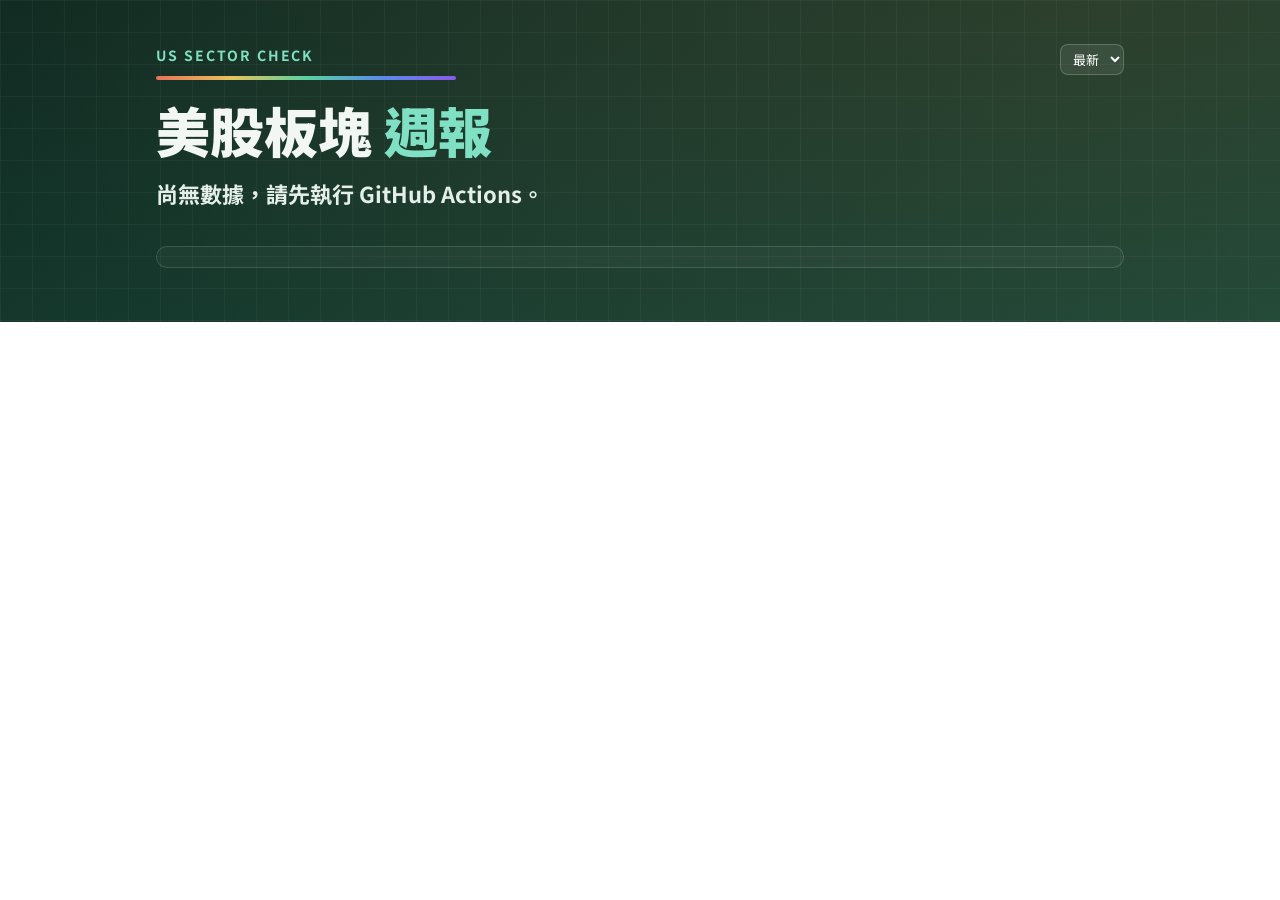
==== docs/index.html @ 744c6b8f "初版：美股板塊週四/週五分析網頁 Co-Authored-By: Claude Opus 5.5 <noreply@anthropic.com> Claude-Session: https://cla" ====
<!doctype html>
<html lang="zh-Hant">
<head>
<meta charset="utf-8">
<meta name="viewport" content="width=device-width, initial-scale=1">
<title>美股板塊週報</title>
<link rel="preconnect" href="https://fonts.googleapis.com">
<link href="https://fonts.googleapis.com/css2?family=Noto+Sans+TC:wght@400;500;700;900&display=swap" rel="stylesheet">
<style>
:root{
  --ink:#17231e; --ink2:#4b5a53; --ink3:#7c8a83; --line:#dfe6e2; --paper:#ffffff; --soft:#f3f7f5;
  --brand:#2f7d6b; --up:#d1453b; --up-soft:#f7d9d6; --dn:#1f8a4c; --dn-soft:#d5eedf; --flat:#8b9690;
  --warn:#e8a23a; --violet:#6a4fd1; --blue:#3a6fd8; --plain-bg:#fffaeb; --plain-line:#e6c66a; --plain-ink:#9a6b00;
  --hero1:#0f2a22; --hero2:#1d4a3a;
}
*{box-sizing:border-box}
html,body{margin:0;background:var(--paper);color:var(--ink);font-family:"Noto Sans TC",system-ui,-apple-system,"PingFang TC","Microsoft JhengHei",sans-serif;line-height:1.7;font-size:16px}
.wrap{max-width:1000px;margin:0 auto;padding:0 16px}
b{font-weight:700}
.num{font-variant-numeric:tabular-nums}
.up{color:var(--up)} .dn{color:var(--dn)} .flat{color:var(--flat)}
/* ---------- hero */
.hero{background:radial-gradient(1200px 500px at 85% 0%,#5a4a2a55,transparent),linear-gradient(160deg,var(--hero1),var(--hero2));color:#f2f7f4;padding:44px 0 36px;position:relative;overflow:hidden}
.hero:before{content:"";position:absolute;inset:0;background-image:linear-gradient(#ffffff0a 1px,transparent 1px),linear-gradient(90deg,#ffffff0a 1px,transparent 1px);background-size:32px 32px;pointer-events:none}
.hero .wrap{position:relative}
.eyebrow{letter-spacing:.14em;font-weight:700;color:#7fe0c4;font-size:14px}
.rainbow{height:4px;width:300px;max-width:60%;border-radius:2px;margin:8px 0 18px;background:linear-gradient(90deg,#e8735a,#e8c25a,#5ad1a0,#5a8ce8,#8a5ae8)}
h1{font-size:clamp(32px,6vw,54px);line-height:1.2;margin:0 0 12px;font-weight:900}
h1 .hl{color:#7fe0c4}
.sub{font-size:clamp(17px,2.4vw,22px);font-weight:700;margin:0 0 14px;color:#e5efe9}
.tags{display:flex;flex-wrap:wrap;gap:8px;margin-bottom:14px}
.tag{padding:3px 12px;border-radius:999px;font-size:14px;font-weight:700;color:#fff}
.intro{color:#d4e2db;max-width:880px}
.hero-chart{margin:20px 0 18px;border:1px solid #ffffff22;border-radius:14px;padding:14px 14px 6px;background:#ffffff08}
.hero-chart .cap{font-size:13px;color:#b9cbc2}
.kpis{display:grid;grid-template-columns:repeat(4,1fr);gap:12px}
.kpi{border-radius:14px;padding:16px 18px;color:#fff;min-height:150px}
.kpi .k{font-size:14px;opacity:.95}
.kpi .v{font-size:clamp(26px,4vw,36px);font-weight:900;margin:8px 0 4px;line-height:1.2}
.kpi .v small{font-size:.5em}
.kpi .d{font-size:13px;opacity:.95}
.picker{position:absolute;right:16px;top:0}
.picker select{background:#ffffff14;color:#fff;border:1px solid #ffffff33;border-radius:8px;padding:4px 8px;font:inherit;font-size:13px}
.picker option{color:#000}
/* ---------- body */
main{padding:24px 0 60px}
h2{font-size:24px;font-weight:900;margin:44px 0 14px;padding-bottom:8px;border-bottom:3px solid var(--brand)}
h3{font-size:19px;color:var(--brand);margin:30px 0 10px}
.callout{background:var(--soft);border-left:5px solid var(--brand);padding:14px 18px;border-radius:0 8px 8px 0}
.plain{background:var(--plain-bg);border:1.5px dashed var(--plain-line);border-radius:10px;padding:12px 16px;margin:14px 0}
.plain b.lbl{color:var(--plain-ink);margin-right:6px}
.cards{display:grid;grid-template-columns:repeat(4,1fr);gap:12px;margin:14px 0}
.card{border:1px solid var(--line);border-radius:12px;padding:12px 14px;background:#fff}
.card .k{font-size:14px;color:var(--ink2)}
.card .v{font-size:28px;font-weight:900;line-height:1.3}
.card .d{font-size:14px}
.note{font-size:13px;color:var(--ink3)}
.panel{border:1px solid var(--line);border-radius:14px;padding:14px;background:#fff;margin:14px 0}
.lights{display:grid;grid-template-columns:repeat(auto-fill,minmax(118px,1fr));gap:10px}
.light{border:2px solid;border-radius:10px;text-align:center;overflow:hidden;background:#fff}
.light .h{color:#fff;font-weight:700;font-size:14px;padding:2px 0}
.light .n{font-weight:700;margin-top:4px}
.light .t{font-size:12px;color:var(--ink3)}
.light .s{font-size:14px}
.light .x{font-size:12px;padding-bottom:6px}
.gloss{display:grid;grid-template-columns:repeat(3,1fr);gap:12px}
.gloss .card h4{margin:0 0 4px;color:var(--brand);font-size:17px}
.gloss .card p{margin:0;font-size:15px;color:var(--ink2)}
ul.bul{padding-left:20px} ul.bul li{margin:6px 0}
table{width:100%;border-collapse:collapse;font-size:14px}
th{background:#12261f;color:#fff;font-weight:700;padding:8px 6px;text-align:center;white-space:nowrap}
td{padding:7px 6px;border-bottom:1px solid var(--line);text-align:right}
td.l{text-align:left}
tr.hl td{background:#fff7e0}
.tablewrap{overflow-x:auto;-webkit-overflow-scrolling:touch}
.pill{display:inline-block;padding:0 8px;border-radius:999px;font-size:12px;font-weight:700;color:#fff;white-space:nowrap}
.two{display:grid;grid-template-columns:1fr 1fr;gap:18px}
.chain{display:flex;gap:6px;align-items:stretch;overflow-x:auto;padding-bottom:4px}
.chain .step{flex:1 0 140px;border:2px solid;border-radius:10px;overflow:hidden;background:#fff}
.chain .step .h{color:#fff;font-weight:700;padding:4px 8px;font-size:14px}
.chain .step .b{padding:6px 8px;font-size:13px;text-align:center}
.chain .arr{align-self:center;font-size:16px;color:var(--ink)}
.groups{display:grid;grid-template-columns:repeat(auto-fill,minmax(300px,1fr));gap:12px}
.group h4{margin:0;display:flex;justify-content:space-between;align-items:center;gap:8px}
.group table{font-size:13px;margin-top:6px}
.group td{padding:4px}
.empty{padding:16px;border:1.5px dashed var(--line);border-radius:10px;color:var(--ink3);text-align:center}
svg text{font-family:inherit}
.sx{overflow-x:auto;-webkit-overflow-scrolling:touch}
.sx>svg{min-width:640px;display:block}
footer{color:var(--ink3);font-size:13px;margin-top:40px}
@media (max-width:760px){
  .kpis,.cards{grid-template-columns:1fr 1fr}
  .gloss,.two{grid-template-columns:1fr}
  .picker{position:static;margin-bottom:10px}
}
</style>
</head>
<body>
<header class="hero">
  <div class="wrap">
    <div class="picker"><select id="pick" aria-label="選擇期別"></select></div>
    <div class="eyebrow" id="eyebrow">US SECTOR CHECK</div>
    <div class="rainbow"></div>
    <h1 id="title">美股板塊 <span class="hl">週報</span></h1>
    <p class="sub" id="subtitle">載入中…</p>
    <div class="tags" id="tags"></div>
    <p class="intro" id="intro"></p>
    <div class="hero-chart"><div class="cap" id="heroCap"></div><div id="heroChart"></div></div>
    <div class="kpis" id="kpis"></div>
  </div>
</header>

<main class="wrap" id="main"></main>

<script>
(()=>{
"use strict";
// ---------------------------------------------------------------- helpers
const $ = s => document.querySelector(s);
const esc = s => String(s ?? "").replace(/[&<>"']/g, c => ({"&":"&amp;","<":"&lt;",">":"&gt;",'"':"&quot;","'":"&#39;"}[c]));
// 解讀文字只允許少數標籤
const rich = s => esc(s).replace(/&lt;(\/?)(b|em|br)&gt;/g, "<$1$2>");
const nz = v => v !== null && v !== undefined && !Number.isNaN(v);
const f = (v, d = 2) => nz(v) ? Number(v).toFixed(d) : "—";
const sg = (v, d = 2, u = "%") => nz(v) ? (v > 0 ? "+" : v < 0 ? "−" : "") + Math.abs(v).toFixed(d) + u : "—";
const cls = v => !nz(v) ? "flat" : v > 0.004 ? "up" : v < -0.004 ? "dn" : "flat";
const col = v => !nz(v) ? "var(--flat)" : v > 0 ? "var(--up)" : v < 0 ? "var(--dn)" : "var(--flat)";
const md = d => d ? `${+d.slice(5,7)}/${+d.slice(8,10)}` : "—";
const WD = ["日","一","二","三","四","五","六"];
const wd = d => WD[new Date(d + "T12:00:00").getDay()];
const SIG = {
  "強勢": {c:"#c9372d", i:"▲▲"}, "偏強": {c:"#e8735a", i:"▲"}, "中性": {c:"#8b9690", i:"●"},
  "偏弱": {c:"#4fae76", i:"▼"}, "弱勢": {c:"#1f7a45", i:"▼▼"}, "保留": {c:"#a6b0ab", i:"○"}
};
const VERD = {"確認":"#2f7d6b","減弱":"#e8a23a","反轉":"#6a4fd1","持平":"#8b9690"};
const pill = (t, c) => `<span class="pill" style="background:${c}">${esc(t)}</span>`;
const sigPill = s => pill(`${SIG[s]?.i ?? ""} ${s}`, SIG[s]?.c ?? "#999");
const plainBox = t => t ? `<div class="plain"><b class="lbl">白話說</b>— ${rich(t)}</div>` : "";
const sec = (title, html) => `<h2>${esc(title)}</h2>${html}`;
async function getJSON(u){ try{ const r = await fetch(u, {cache:"no-store"}); return r.ok ? r.json() : null; }catch(e){ return null; } }

// ---------------------------------------------------------------- SVG charts
function lineChart(series, labels, {w=900, h=230, dark=false, unit="%"} = {}){
  const pad = {l:44, r:dark ? 150 : 130, t:16, b:28};
  const all = series.flatMap(s => s.v).filter(nz);
  if (!all.length) return `<div class="empty">沒有資料</div>`;
  let lo = Math.min(0, ...all), hi = Math.max(0, ...all); const sp = (hi - lo) || 1; lo -= sp*.1; hi += sp*.12;
  const X = i => pad.l + (labels.length < 2 ? 0 : i * (w - pad.l - pad.r) / (labels.length - 1));
  const Y = v => pad.t + (hi - v) * (h - pad.t - pad.b) / (hi - lo);
  const g = dark ? "#ffffff22" : "#e3e9e6", tc = dark ? "#c8d8d0" : "#6b7a73";
  let s = `<svg viewBox="0 0 ${w} ${h}" width="100%" role="img">`;
  for (let k = 0; k <= 4; k++){ const v = lo + (hi - lo) * k / 4; s += `<line x1="${pad.l}" x2="${w-pad.r}" y1="${Y(v)}" y2="${Y(v)}" stroke="${g}"/><text x="${pad.l-6}" y="${Y(v)+4}" font-size="11" fill="${tc}" text-anchor="end">${v.toFixed(1)}</text>`; }
  s += `<line x1="${pad.l}" x2="${w-pad.r}" y1="${Y(0)}" y2="${Y(0)}" stroke="${tc}" stroke-dasharray="3 3"/>`;
  labels.forEach((L, i) => s += `<text x="${X(i)}" y="${h-8}" font-size="12" fill="${tc}" text-anchor="middle">${esc(L)}</text>`);
  series.forEach(se => {
    const pts = se.v.map((v, i) => nz(v) ? [X(i), Y(v)] : null).filter(Boolean);
    if (!pts.length) return;
    s += `<polyline fill="none" stroke="${se.c}" stroke-width="${se.wd || 2}" opacity="${se.o ?? 1}" points="${pts.map(p => p.join(",")).join(" ")}"/>`;
    if (se.dots) pts.forEach((p, i) => s += `<circle cx="${p[0]}" cy="${p[1]}" r="5" fill="${se.c}" stroke="${dark ? "#0f2a22" : "#fff"}" stroke-width="2"/>`);
    const last = pts[pts.length - 1], lv = se.v.filter(nz).slice(-1)[0];
    if (se.label) s += `<text x="${last[0]+8}" y="${last[1]+4}" font-size="12" font-weight="700" fill="${se.c}">${esc(se.label)} ${sg(lv,1,unit)}</text>`;
  });
  return `<div class="sx">${s}</svg></div>`;
}

function barRank(items, key, {unit="%", d=2, hiKey=null} = {}){
  const rows = items.filter(x => nz(x[key]));
  if (!rows.length) return `<div class="empty">沒有資料</div>`;
  const m = Math.max(...rows.map(x => Math.abs(x[key]))) || 1;
  const w = 460, rh = 26, lw = 72, gap = 54, h = rows.length * rh + 6, half = (w - lw - 2 * gap) / 2, mid = lw + gap + half;
  let s = `<svg viewBox="0 0 ${w} ${h}" width="100%">`;
  s += `<line x1="${mid}" x2="${mid}" y1="0" y2="${h}" stroke="#c5cfca"/>`;
  rows.forEach((x, i) => {
    const v = x[key], y = i * rh + 4, len = Math.abs(v) / m * half, hl = hiKey && x.ticker === hiKey;
    s += `<text x="${lw-6}" y="${y+15}" font-size="12" text-anchor="end" fill="#17231e" font-weight="${hl ? 700 : 400}">${esc(x.name)}</text>`;
    s += `<rect x="${v >= 0 ? mid : mid - len}" y="${y+3}" width="${Math.max(len,1)}" height="${rh-10}" rx="3" fill="${col(v)}" opacity="${hl ? 1 : .8}"/>`;
    s += `<text x="${v >= 0 ? mid + len + 4 : mid - len - 4}" y="${y+15}" font-size="11" text-anchor="${v >= 0 ? "start" : "end"}" fill="${col(v)}" font-weight="700">${sg(v, d, unit)}</text>`;
  });
  return s + `</svg>`;
}

function dumbbell(rows){ // 週四檢查點 → 週五結算
  const all = rows.flatMap(r => [r.a, r.b]).filter(nz);
  if (!all.length) return `<div class="empty">沒有週四資料</div>`;
  let lo = Math.min(0, ...all), hi = Math.max(0, ...all); const sp = (hi - lo) || 1; lo -= sp*.08; hi += sp*.25;
  const w = 900, lw = 110, rh = 28, h = rows.length * rh + 40;
  const X = v => lw + (v - lo) * (w - lw - 20) / (hi - lo);
  let s = `<svg viewBox="0 0 ${w} ${h}" width="100%">`;
  for (let k = 0; k <= 5; k++){ const v = lo + (hi - lo) * k / 5; s += `<line x1="${X(v)}" x2="${X(v)}" y1="0" y2="${h-26}" stroke="#eef2f0"/><text x="${X(v)}" y="${h-8}" font-size="11" text-anchor="middle" fill="#6b7a73">${v.toFixed(1)}%</text>`; }
  s += `<line x1="${X(0)}" x2="${X(0)}" y1="0" y2="${h-26}" stroke="#9aa6a0" stroke-dasharray="3 3"/>`;
  rows.forEach((r, i) => {
    const y = i * rh + 16;
    if (r.hl) s += `<rect x="0" y="${y-13}" width="${w}" height="${rh-2}" fill="#fff7e0"/>`;
    s += `<text x="${lw-8}" y="${y+4}" font-size="13" text-anchor="end" font-weight="${r.hl ? 700 : 400}">${esc(r.name)}</text>`;
    if (nz(r.a) && nz(r.b)){
      s += `<line x1="${X(r.a)}" x2="${X(r.b)}" y1="${y}" y2="${y}" stroke="${col(r.b - r.a)}" stroke-width="4" opacity=".45"/>`;
      s += `<circle cx="${X(r.a)}" cy="${y}" r="5" fill="#b8c4be"/><circle cx="${X(r.b)}" cy="${y}" r="6" fill="${col(r.b)}"/>`;
      s += `<text x="${Math.max(X(r.a), X(r.b)) + 10}" y="${y+4}" font-size="12" fill="${col(r.b)}">${sg(r.b,1)} <tspan fill="${VERD[r.v] || "#888"}" font-weight="700">${esc(r.v || "")}</tspan></text>`;
    }
  });
  return `<div class="sx">${s}</svg></div>`;
}

function scatter(pts){ // x = 量比, y = 相對 SPY（pp）
  const P = pts.filter(p => nz(p.x) && nz(p.y));
  if (!P.length) return `<div class="empty">沒有資料</div>`;
  const w = 900, h = 420, pad = {l:56, r:20, t:26, b:46};
  const xs = P.map(p => p.x), ys = P.map(p => p.y);
  const x0 = Math.min(.4, ...xs) - .05, x1 = Math.max(1.8, ...xs) + .1;
  const ym = Math.max(1.5, ...ys.map(Math.abs)) * 1.15;
  const X = v => pad.l + (v - x0) * (w - pad.l - pad.r) / (x1 - x0), Y = v => pad.t + (ym - v) * (h - pad.t - pad.b) / (2 * ym);
  let s = `<svg viewBox="0 0 ${w} ${h}" width="100%">`;
  s += `<rect x="${X(1)}" y="${pad.t}" width="${X(x1)-X(1)}" height="${Y(0)-pad.t}" fill="#d1453b10"/>`;
  s += `<rect x="${X(1)}" y="${Y(0)}" width="${X(x1)-X(1)}" height="${h-pad.b-Y(0)}" fill="#1f8a4c10"/>`;
  s += `<text x="${w-pad.r-6}" y="${pad.t+14}" font-size="12" text-anchor="end" fill="#c9372d" font-weight="700">放量走強：資金真的進來</text>`;
  s += `<text x="${w-pad.r-6}" y="${h-pad.b-8}" font-size="12" text-anchor="end" fill="#1f7a45" font-weight="700">放量走弱：資金真的出去</text>`;
  s += `<text x="${pad.l+6}" y="${pad.t+14}" font-size="12" fill="#6b7a73">縮量上漲：力道待確認</text>`;
  s += `<text x="${pad.l+6}" y="${h-pad.b-8}" font-size="12" fill="#6b7a73">縮量下跌：賣壓不大</text>`;
  for (let k = -2; k <= 2; k++){ const v = ym * k / 2; s += `<line x1="${pad.l}" x2="${w-pad.r}" y1="${Y(v)}" y2="${Y(v)}" stroke="#eef2f0"/><text x="${pad.l-6}" y="${Y(v)+4}" font-size="11" text-anchor="end" fill="#6b7a73">${sg(v,1,"")}</text>`; }
  s += `<line x1="${pad.l}" x2="${w-pad.r}" y1="${Y(0)}" y2="${Y(0)}" stroke="#9aa6a0"/>`;
  s += `<line x1="${X(1)}" x2="${X(1)}" y1="${pad.t}" y2="${h-pad.b}" stroke="#9aa6a0" stroke-dasharray="3 3"/>`;
  [0.5, 1, 1.5, 2].filter(v => v > x0 && v < x1).forEach(v => s += `<text x="${X(v)}" y="${h-pad.b+16}" font-size="11" text-anchor="middle" fill="#6b7a73">${v.toFixed(1)}×</text>`);
  s += `<text x="${(pad.l + w - pad.r)/2}" y="${h-8}" font-size="12" text-anchor="middle" fill="#4b5a53">當日量比（÷ 前 20 日均量）</text>`;
  s += `<text x="14" y="${(pad.t + h - pad.b)/2}" font-size="12" text-anchor="middle" fill="#4b5a53" transform="rotate(-90 14 ${(pad.t + h - pad.b)/2})">週內相對 S&P 500（百分點）</text>`;
  P.forEach(p => { s += `<circle cx="${X(p.x)}" cy="${Y(p.y)}" r="${p.big ? 8 : 6}" fill="${col(p.y)}" opacity=".9"/><text x="${X(p.x)+10}" y="${Y(p.y)+4}" font-size="${p.g ? 11 : 12}" fill="${p.g ? "#6b7a73" : "#17231e"}" font-weight="${p.big ? 700 : 400}">${esc(p.n)}</text>`; });
  return `<div class="sx">${s}</svg></div>`;
}

function spark(vals, {w=420, h=90} = {}){
  const v = vals.filter(nz); if (v.length < 2) return `<div class="empty">資料不足</div>`;
  const lo = Math.min(...v), hi = Math.max(...v), sp = (hi - lo) || 1;
  const X = i => 8 + i * (w - 70) / (v.length - 1), Y = x => 10 + (hi - x) * (h - 24) / sp;
  return `<svg viewBox="0 0 ${w} ${h}" width="100%"><polyline fill="none" stroke="var(--violet)" stroke-width="2" points="${v.map((x,i)=>X(i)+","+Y(x)).join(" ")}"/><circle cx="${X(v.length-1)}" cy="${Y(v[v.length-1])}" r="4" fill="var(--violet)"/><text x="${X(v.length-1)+8}" y="${Y(v[v.length-1])+4}" font-size="12" font-weight="700" fill="var(--violet)">${sg(v[v.length-1],1)}</text><text x="8" y="${h-2}" font-size="10" fill="#7c8a83">高 ${f(hi,1)}% · 低 ${f(lo,1)}%</text></svg>`;
}

function flowBars(flows){
  const F = [...flows].reverse(); if (!F.length) return `<div class="empty">外資資料未取得</div>`;
  const m = Math.max(...F.map(x => Math.abs(x.foreign_net_e8))) || 1, w = 420, h = 150, bw = (w - 20) / F.length, mid = 70;
  let s = `<svg viewBox="0 0 ${w} ${h}" width="100%"><line x1="0" x2="${w}" y1="${mid}" y2="${mid}" stroke="#9aa6a0"/>`;
  F.forEach((x, i) => { const v = x.foreign_net_e8, len = Math.abs(v) / m * 52, cx = 10 + i * bw + bw / 2;
    s += `<rect x="${cx - bw*.3}" y="${v >= 0 ? mid - len : mid}" width="${bw*.6}" height="${Math.max(len,1)}" rx="3" fill="${col(v)}"/>`;
    s += `<text x="${cx}" y="${v >= 0 ? mid - len - 4 : mid + len + 13}" font-size="11" text-anchor="middle" fill="${col(v)}" font-weight="700">${sg(v,0,"")}</text>`;
    s += `<text x="${cx}" y="${h-4}" font-size="11" text-anchor="middle" fill="#6b7a73">${md(x.date)}</text>`; });
  return s + `</svg>`;
}

// ---------------------------------------------------------------- render
function render(D, C){
  const us = D.us, tw = D.taiwan || {}, fri = D.session === "fri", C0 = C || {};
  const sessLabel = fri ? "週五結算" : D.session === "thu" ? "週四檢查點" : "盤後快照";
  const secs = us.sectors, bench = us.benchmark;
  const byW = [...secs].sort((a, b) => (b.wtd_pct ?? -1e9) - (a.wtd_pct ?? -1e9));
  const top = byW[0], bot = byW[byW.length - 1];
  const adr = (tw.adr_premium || []).slice(-1)[0];
  const spx = us.indices.find(x => x.ticker === "SPY") || {};

  // hero
  $("#eyebrow").textContent = `US SECTOR CHECK · ${D.session_date}（${wd(D.session_date)}）`;
  $("#title").innerHTML = `美股板塊 <span class="hl">${sessLabel}</span>`;
  $("#subtitle").innerHTML = C0.headline ? rich(C0.headline) : `${md(D.session_date)} 收盤：11 個板塊、6 大族群與台股對照`;
  const tags = (C0.tags && C0.tags.length) ? C0.tags : ["板塊信號燈", "資金流", sessLabel, "國際新聞", "台灣對照"];
  const tc = ["#e8735a","#3a6fd8","#6a4fd1","#e8a23a","#2f9a72"];
  $("#tags").innerHTML = tags.map((t, i) => `<span class="tag" style="background:${tc[i % 5]}">${esc(t)}</span>`).join("");
  $("#intro").innerHTML = C0.intro ? rich(C0.intro) :
    `比較美股 11 個 GICS 板塊與 6 大主題族群的當日漲跌、量比與週內相對強弱，${fri ? "並對照週四檢查點看本週是否確認" : "作為本週第一個檢查點"}；再對照台股加權、櫃買、台積電 ADR 溢價與外資買賣超。難懂的詞用圖和「白話說」框解釋。`;
  const dl = us.week_dates.map(d => `${md(d)}（${wd(d)}）`);
  const heroSeries = [
    {v: us.week_path[top.ticker] || [], c: "#ff8a7a", label: top.name, wd: 2, o: .9},
    {v: us.week_path[bot.ticker] || [], c: "#7fd6a4", label: bot.name, wd: 2, o: .9},
    {v: us.week_path["SPY"] || [], c: "#7fe0c4", label: "S&P 500", wd: 3.5, dots: true}
  ];
  $("#heroCap").textContent = `本週累積漲跌（%，相對上週最後交易日）· S&P 500 與本週最強／最弱板塊`;
  $("#heroChart").innerHTML = lineChart(heroSeries, dl, {dark: true, h: 220});
  const k = (bg, t, v, u, d) => `<div class="kpi" style="background:${bg}"><div class="k">${t}</div><div class="v num">${v}<small>${u}</small></div><div class="d">${d}</div></div>`;
  $("#kpis").innerHTML =
    k("#2a6f8f", "S&P 500 週內", sg(spx.wtd_pct, 2, ""), "%", `當日 ${sg(spx.day_pct)} · 量比 ${f(spx.vol_ratio)}×`) +
    k("#c9463c", `最強板塊 · ${esc(top.name)}`, sg(top.wtd_pct, 2, ""), "%", `相對 SPY ${sg(top.rs_pp, 2, "pp")} · ${top.signal}`) +
    k("#2f8a5a", `最弱板塊 · ${esc(bot.name)}`, sg(bot.wtd_pct, 2, ""), "%", `相對 SPY ${sg(bot.rs_pp, 2, "pp")} · ${bot.signal}`) +
    k("#6a4fd1", "台積電 ADR 溢價", adr ? sg(adr.premium_pct, 1, "") : "—", "%", adr ? `${md(adr.date)}（ADR 對 2330 換算）` : "資料未取得");

  let h = "";
  if (D.market_closed_today) h += `<div class="plain"><b class="lbl">注意</b>— 今天美股休市或尚未有收盤資料，下方為 ${D.session_date} 的數據。</div>`;

  // 核心數字
  const idxCards = us.indices.map(x => `<div class="card"><div class="k">${esc(x.name)}（${x.ticker}）</div><div class="v num ${cls(x.wtd_pct)}">${sg(x.wtd_pct)}</div><div class="d">週內 · 當日 <span class="${cls(x.day_pct)}">${sg(x.day_pct)}</span> · 量比 ${f(x.vol_ratio)}×</div></div>`).join("");
  h += sec("一眼看懂 — 核心數字",
    (C0.lede ? `<div class="callout">${rich(C0.lede)}</div>` : autoLede(D)) +
    `<div class="cards">${idxCards}</div><p class="note">價格為 Yahoo Finance 日收盤（還原權息），${D.session_date} 美東收盤；產出時間 ${esc(D.generated_at)}。</p>`);

  // 信號燈
  const lights = byW.map(x => { const S = SIG[x.signal] || SIG["保留"];
    return `<div class="light" style="border-color:${S.c}"><div class="h" style="background:${S.c}">${S.i} ${x.signal}</div><div class="n">${esc(x.name)}</div><div class="t">${x.ticker}</div><div class="s num">週內 <span class="${cls(x.wtd_pct)}">${sg(x.wtd_pct,1)}</span></div><div class="x num ${cls(x.rs_pp)}">對 SPY ${sg(x.rs_pp,1,"pp")}${x.vol_ratio >= 1.5 ? " · 放量" : ""}</div></div>`; }).join("");
  h += sec("一眼看懂 — 11 個板塊信號燈",
    `<div class="panel"><div class="lights">${lights}</div></div>` +
    `<div class="callout note" style="color:var(--ink2)"><b>判定標準</b>（${esc(D.rules_note)}）　顏色依台股慣例：紅＝強、綠＝弱。</div>` +
    plainBox(C0.plain_signals || autoPlainSignals(byW)));

  // 名詞
  const G = [
    ["週內報酬", "從上週最後一個交易日收盤算到今天。週四看的是「前四天」，週五是「整週」。"],
    ["量比", "今天成交量 ÷ 前 20 天平均。1.5× 以上代表今天特別多人在買賣。"],
    ["資金分數", "當日漲跌% × 量比。同樣漲 1%，量越大分數越高，代表錢真的動起來了。"],
    ["相對強弱（pp）", "板塊週內報酬減 S&P 500 週內報酬，單位是百分點。+1pp＝比大盤多漲 1%。"],
    ["週四檢查點／週五結算", "週四先看方向，週五看是否「確認、減弱或反轉」。週五才是這週的定案。"],
    ["ADR 溢價", "美國掛牌的台積電（1 股 ADR＝5 股台股）比台股貴多少，反映外資在美國願意付多少。"]
  ];
  h += sec("先認識 6 個詞", `<div class="gloss">${G.map(g => `<div class="card"><h4>${g[0]}</h4><p>${g[1]}</p></div>`).join("")}</div>`);

  // 摘要
  h += sec("摘要", C0.summary && C0.summary.length
    ? `<ul class="bul">${C0.summary.map(x => `<li>${rich(x)}</li>`).join("")}</ul>${plainBox(C0.plain_summary)}`
    : `<div class="empty">新聞解讀尚未產生（每週四、五美股收盤後約 1 小時由排程自動寫入）。下方數據已更新。</div>`);

  // 數據表
  const rows = [...us.indices.map(x => ({...x, idx: true})), ...byW];
  const th = `<tr><th>代號</th><th>名稱</th><th>收盤</th><th>當日</th><th>量比</th><th>資金分數</th><th>週內</th><th>對 SPY</th><th>1 個月</th>${fri ? "<th>週四週內</th><th>判定</th>" : ""}<th>信號</th></tr>`;
  const tr = x => `<tr class="${x.ticker === top.ticker || x.ticker === bot.ticker ? "hl" : ""}"><td class="l"><b>${x.ticker}</b></td><td class="l">${esc(x.name)}</td><td class="num">${f(x.close)}</td><td class="num ${cls(x.day_pct)}">${sg(x.day_pct)}</td><td class="num">${f(x.vol_ratio)}×</td><td class="num ${cls(x.flow)}">${sg(x.flow,2,"")}</td><td class="num ${cls(x.wtd_pct)}"><b>${sg(x.wtd_pct)}</b></td><td class="num ${cls(x.rs_pp)}">${x.idx ? "—" : sg(x.rs_pp,2,"")}</td><td class="num ${cls(x.m1_pct)}">${sg(x.m1_pct)}</td>${fri ? `<td class="num ${cls(x.thu?.wtd_pct)}">${sg(x.thu?.wtd_pct)}</td><td>${x.verdict ? pill(x.verdict, VERD[x.verdict]) : "—"}</td>` : ""}<td>${x.idx ? "—" : sigPill(x.signal)}</td></tr>`;
  h += sec("數據", `<p>上方 4 列為大盤指數，下方 11 個板塊依週內報酬排序。黃底為本週最強與最弱板塊。紅＝上漲、綠＝下跌、灰＝持平。</p><div class="tablewrap"><table>${th}${rows.map(tr).join("")}</table></div><p class="note">${stalenote(rows)}</p>`);

  // 漲幅 vs 資金分數
  const byDay = [...secs].sort((a, b) => (b.day_pct ?? -1e9) - (a.day_pct ?? -1e9));
  const byFlow = [...secs].sort((a, b) => (b.flow ?? -1e9) - (a.flow ?? -1e9));
  h += `<h3>漲幅 vs 資金分數 — 同一天，不同排名</h3><div class="panel two"><div><b>當日漲跌（%）→ ${esc(byDay[0].name)} 第 1</b>${barRank(byDay, "day_pct", {hiKey: byDay[0].ticker})}</div><div><b>資金分數（漲跌×量比）→ ${esc(byFlow[0].name)} 第 1</b>${barRank(byFlow, "flow", {unit: "", hiKey: byFlow[0].ticker})}</div></div>`;
  h += plainBox(C0.plain_flow || `兩家店今天都多賣了 1%，但一家客人比平常多一倍、一家客人比平常少一半——前者才是真的「人潮變多」。所以這份報告先看「資金分數」，再看漲幅。`);

  // 週四→週五 或 本週路徑
  if (fri && D.thu_date){
    const dbRows = byW.map(x => ({name: x.name, a: x.thu?.wtd_pct, b: x.wtd_pct, v: x.verdict, hl: x === top || x === bot}));
    const cnt = v => byW.filter(x => x.verdict === v).length;
    h += `<h3>週四檢查點 → 週五結算</h3><div class="panel">${dumbbell(dbRows)}<p class="note">灰點＝週四（${md(D.thu_date)}）週內報酬，彩點＝週五結算。判定：確認 ${cnt("確認")}、減弱 ${cnt("減弱")}、反轉 ${cnt("反轉")}、持平 ${cnt("持平")}。「確認」＝同方向且幅度擴大；「減弱」＝同方向但縮小；「反轉」＝方向翻轉。</p></div>`;
  } else {
    const pal = ["#c9372d","#e8735a","#e8a23a","#2f7d6b","#3a6fd8","#6a4fd1","#1f8a4c","#8b9690","#b0558a","#5a8ce8","#9a6b00"];
    const ser = byW.map((x, i) => ({v: us.week_path[x.ticker] || [], c: pal[i % pal.length], label: (i < 2 || i > byW.length - 3) ? x.name : "", o: (i < 2 || i > byW.length - 3) ? 1 : .35}));
    ser.push({v: us.week_path["SPY"] || [], c: "#17231e", wd: 3, label: "S&P 500", dots: true});
    h += `<h3>本週每日路徑 — 誰從週一就領先</h3><div class="panel">${lineChart(ser, dl, {h: 280})}<p class="note">深色粗線為 S&P 500，只標示最強與最弱各 2 個板塊，其餘淡化。</p></div>`;
  }

  // 散布圖
  const sp = [...secs.map(x => ({n: x.name, x: x.vol_ratio, y: x.rs_pp, big: x === top || x === bot})),
              ...us.groups.map(g => ({n: "◆" + g.name.replace(/（.*）/, ""), x: g.vol_ratio, y: g.rs_pp, g: true}))];
  h += `<h3>量比 × 相對強弱 — 錢往哪裡跑</h3><div class="panel">${scatter(sp)}<p class="note">圓點＝11 個板塊，◆＝6 大族群平均。右上角是「量大而且贏大盤」，右下角是「量大而且輸大盤」，最值得注意。</p></div>`;

  // 族群
  const gcards = us.groups.map(g => `<div class="card group"><h4><span>${esc(g.name)}</span>${sigPill(g.signal)}</h4>
    <div class="num" style="font-size:14px">週內 <b class="${cls(g.wtd_pct)}">${sg(g.wtd_pct)}</b> · 當日 <span class="${cls(g.day_pct)}">${sg(g.day_pct)}</span> · 對 SPY <span class="${cls(g.rs_pp)}">${sg(g.rs_pp,2,"pp")}</span>${fri && g.verdict ? " · " + pill(g.verdict, VERD[g.verdict]) : ""}</div>
    <table>${g.members.map(m => `<tr><td class="l"><b>${m.ticker}</b></td><td class="num ${cls(m.day_pct)}">${sg(m.day_pct)}</td><td class="num">${f(m.vol_ratio)}×</td><td class="num ${cls(m.wtd_pct)}">${sg(m.wtd_pct)}</td></tr>`).join("")}</table>
    <div class="note">欄位：當日 · 量比 · 週內（等權平均）</div></div>`).join("");
  h += sec("6 大族群", `<p>你的分組讀法：科技巨頭 vs 半導體、防禦、能源、太空/量子/長壽、AI 軟體與資安、資料中心與電網。</p><div class="groups">${gcards}</div>${plainBox(C0.plain_groups)}`);

  // 解讀與新聞
  let ih = "";
  if (C0.interpretation && C0.interpretation.length) ih += C0.interpretation.map(p => `<p><b>${rich(p.title)}</b> ${rich(p.body)}</p>`).join("");
  if (C0.news_chain && C0.news_chain.length){
    const cc = ["#6a4fd1","#6a4fd1","#e8a23a","#3a6fd8","#3a6fd8","#d1453b"];
    ih += `<h3>${esc(C0.news_chain_title || "這週市場的因果鏈")}</h3><div class="panel"><div class="chain">${C0.news_chain.map((s, i) => `${i ? '<div class="arr">▶</div>' : ""}<div class="step" style="border-color:${s.color || cc[i % 6]}"><div class="h" style="background:${s.color || cc[i % 6]}">${i + 1}. ${esc(s.title)}</div><div class="b">${rich(s.detail)}</div></div>`).join("")}</div></div>`;
  }
  if (C0.news && C0.news.length) ih += `<ul class="bul">${C0.news.map(n => `<li>${rich(n.text)}${n.source ? `<span class="note">（${esc(n.source)}）</span>` : ""}</li>`).join("")}</ul>`;
  ih += plainBox(C0.plain_news);
  h += sec("解讀 — 國際新聞怎麼影響板塊", ih || `<div class="empty">新聞解讀尚未產生。</div>`);

  // 台灣
  h += sec("台灣對照", renderTW(D, tw, C0));

  // 總經
  const mc = us.macro.map(m => `<div class="card"><div class="k">${esc(m.name)}</div><div class="v num">${f(m.value)}</div><div class="d">${m.day_bp !== undefined ? `當日 <span class="${cls(m.day_bp)}">${sg(m.day_bp,1,"bp")}</span>` : `當日 <span class="${cls(m.day_pct)}">${sg(m.day_pct)}</span>`} · 週內 <span class="${cls(m.wtd_pct)}">${sg(m.wtd_pct)}</span></div></div>`).join("");
  h += `<h3>總經背景 — 利率、美元、恐慌、商品</h3><div class="cards">${mc}</div>`;

  // 接下來
  if (C0.watch && C0.watch.length){
    h += sec("接下來要看的日程與信號", `<div class="tablewrap"><table><tr><th>日期</th><th>事件</th><th>為什麼重要</th></tr>${C0.watch.map(w => `<tr><td class="l" style="white-space:nowrap">${esc(w.date)}</td><td class="l">${rich(w.what)}</td><td class="l">${rich(w.why)}</td></tr>`).join("")}</table></div>${C0.thresholds ? `<p><b>觀察警戒線（☆ 自訂）：</b>${rich(C0.thresholds)}</p>` : ""}`);
  }

  // 國小生版
  if (C0.kids) h += sec("白話版（給國小生）", `<p>${rich(C0.kids)}</p>${plainBox(C0.plain_kids)}`);

  // 限制與出處
  const lim = [
    "價格來自 Yahoo Finance 免費日線（還原權息），偶有延遲或缺值；個別代號若當天沒有新收盤，會在數據表下方標示。",
    "信號燈與「確認／減弱／反轉」是 ☆ 自訂、沒有外部參考點的規則，只用來排序與提醒，不代表買賣建議。",
    "族群為等權平均，ETF 與個股混在一起，權重不等於市值。",
    "台股外資買賣超只含證交所上市（BFI82U），不含櫃買市場。",
    `台股資料日 ${tw.date || "—"}${tw.reacts_to_us ? `，反應的是美股 ${md(tw.reacts_to_us)}（${wd(tw.reacts_to_us)}）的收盤` : ""}；台股收盤早於同一天的美股開盤。`,
    ...(C0.limits || [])
  ];
  h += sec("限制", `<ul class="bul">${lim.map(x => `<li>${rich(x)}</li>`).join("")}</ul>`);
  const src = [
    {name: "Yahoo Finance", note: "美股、台股、匯率、商品日收盤與成交量（經 yfinance）"},
    {name: "臺灣證券交易所 BFI82U", note: "三大法人買賣金額統計"},
    ...(C0.sources || [])
  ];
  h += sec("出處", `<ul class="bul">${src.map(s => `<li>${s.url ? `<a href="${esc(s.url)}" target="_blank" rel="noopener">${esc(s.name)}</a>` : esc(s.name)}${s.note ? `：${rich(s.note)}` : ""}</li>`).join("")}</ul>`);
  h += `<footer>由 GitHub Actions 自動更新數據、Claude 排程寫入新聞解讀。本頁僅供研究參考，非投資建議。</footer>`;
  $("#main").innerHTML = h;
}

function renderTW(D, tw, C0){
  if (!tw || tw.error) return `<div class="empty">${esc(tw?.error || "台股資料未取得")}</div>`;
  const rel = tw.reacts_to_us ? `台股 ${md(tw.date)}（${wd(tw.date)}）這一盤，反應的是美股 ${md(tw.reacts_to_us)}（${wd(tw.reacts_to_us)}）收盤。` : "";
  const cards = tw.indices.map(x => `<div class="card"><div class="k">${esc(x.name)}</div><div class="v num">${f(x.close, 0)}</div><div class="d">當日 <span class="${cls(x.day_pct)}">${sg(x.day_pct)}</span> · 週內 <span class="${cls(x.wtd_pct)}">${sg(x.wtd_pct)}</span></div></div>`).join("");
  const fx = tw.usdtwd ? `<div class="card"><div class="k">美元／新台幣</div><div class="v num">${f(tw.usdtwd.close, 3)}</div><div class="d">當日 <span class="${cls(-tw.usdtwd.day_pct)}">${sg(tw.usdtwd.day_pct)}</span>（數字變小＝台幣升值）</div></div>` : "";
  const f0 = (tw.foreign_flows || [])[0];
  const fcard = `<div class="card"><div class="k">外資買賣超（上市）</div><div class="v num ${cls(f0?.foreign_net_e8)}">${f0 ? sg(f0.foreign_net_e8, 0, "") : "—"}<small style="font-size:.5em"> 億</small></div><div class="d">${f0 ? md(f0.date) : "資料未取得"} · 近 5 日合計 ${sg((tw.foreign_flows || []).reduce((a, b) => a + b.foreign_net_e8, 0), 0, " 億")}</div></div>`;
  const mrows = tw.mapping.map(m => {
    const gap = nz(m.us_day_pct) && nz(m.tw_day_pct) ? m.tw_day_pct - m.us_day_pct : null;
    return `<tr><td class="l">${esc(m.us_name || m.key)}</td><td class="num ${cls(m.us_day_pct)}">${sg(m.us_day_pct)}</td><td class="num ${cls(m.us_wtd_pct)}">${sg(m.us_wtd_pct)}</td><td class="l">${esc(m.tw_name)}</td><td class="num ${cls(m.tw_day_pct)}">${sg(m.tw_day_pct)}</td><td class="num ${cls(m.tw_wtd_pct)}">${sg(m.tw_wtd_pct)}</td><td class="num ${cls(gap)}">${sg(gap, 2, "pp")}</td></tr>`; }).join("");
  const mems = tw.mapping.map(m => `${esc(m.tw_name)}：${m.members.map(x => `${x.ticker.replace(/\.TWO?$/, "")} <span class="${cls(x.day_pct)}">${sg(x.day_pct,1)}</span>`).join("、")}`).join("<br>");
  const prem = tw.adr_premium || [];
  return `<p>${rel}台股只能和「前一個美股交易日」比較，所以${D.session === "fri" ? "週五報告的台股，是對週四美股的反應。" : "週四報告的台股，是美股開盤前的狀態，週五台股才會反應週四美股。"}</p>
    <div class="cards">${cards}${fx}${fcard}</div>
    <div class="two"><div class="panel"><b>台積電 ADR 溢價（近 ${prem.length} 個交易日）</b>${spark(prem.map(p => p.premium_pct))}<p class="note">溢價＝TSM ÷（2330 收盤 × 5 ÷ 美元台幣）− 1。溢價擴大＝外資在美國追價比台股積極。</p></div>
    <div class="panel"><b>外資買賣超（億元，近 5 日）</b>${flowBars(tw.foreign_flows || [])}</div></div>
    <h3>美股族群 ↔ 台股對應族群</h3>
    <div class="tablewrap"><table><tr><th>美股族群</th><th>美股當日（${md(tw.reacts_to_us)}）</th><th>美股週內</th><th>台股對應</th><th>台股當日（${md(tw.date)}）</th><th>台股週內</th><th>台股−美股（當日）</th></tr>${mrows}</table></div>
    <p class="note">${mems}</p>
    ${C0.taiwan ? `<p>${rich(C0.taiwan)}</p>` : ""}${plainBox(C0.plain_taiwan)}`;
}

function autoLede(D){
  const s = D.us.sectors, up = s.filter(x => (x.wtd_pct ?? 0) > 0).length, spx = D.us.indices.find(x => x.ticker === "SPY") || {};
  const strong = s.filter(x => x.signal === "強勢").map(x => x.name), weak = s.filter(x => x.signal === "弱勢").map(x => x.name);
  return `<div class="callout">S&P 500 本週${D.session === "fri" ? "整週" : "到週四"} <b>${sg(spx.wtd_pct)}</b>，11 個板塊中 ${up} 個週內上漲。強勢：${strong.join("、") || "無"}；弱勢：${weak.join("、") || "無"}。（自動摘要；新聞解讀寫入後會替換）</div>`;
}
function autoPlainSignals(byW){
  const c = k => byW.filter(x => x.signal === k).map(x => x.name);
  return `11 個板塊裡，紅燈（強勢）是 ${c("強勢").join("、") || "沒有"}，綠燈（弱勢）是 ${c("弱勢").join("、") || "沒有"}，其餘大致跟著大盤走。`;
}
function stalenote(rows){
  const st = rows.filter(x => x.stale).map(x => x.ticker);
  return st.length ? `以下代號當天沒有新收盤，沿用前一日：${st.join("、")}。` : "所有代號皆為當日收盤。";
}

// ---------------------------------------------------------------- boot
async function boot(){
  const idx = await getJSON("data/index.json") || [];
  const want = new URLSearchParams(location.search).get("r");
  const keys = idx.map(x => x.key).reverse();
  const key = (want && keys.includes(want)) ? want : keys[0];
  $("#pick").innerHTML = keys.map(k => `<option value="${k}"${k === key ? " selected" : ""}>${k.slice(0,10)} ${k.endsWith("fri") ? "週五結算" : k.endsWith("thu") ? "週四檢查點" : "快照"}</option>`).join("") || `<option>最新</option>`;
  $("#pick").onchange = e => { location.search = "?r=" + e.target.value; };
  const D = key ? await getJSON(`data/history/${key}.json`) : await getJSON("data/latest.json");
  if (!D){ $("#subtitle").textContent = "尚無數據，請先執行 GitHub Actions。"; return; }
  const C = await getJSON(`data/commentary/${D.session_date}-${D.session}.json`);
  render(D, C);
}
boot();
})();
</script>
</body>
</html>
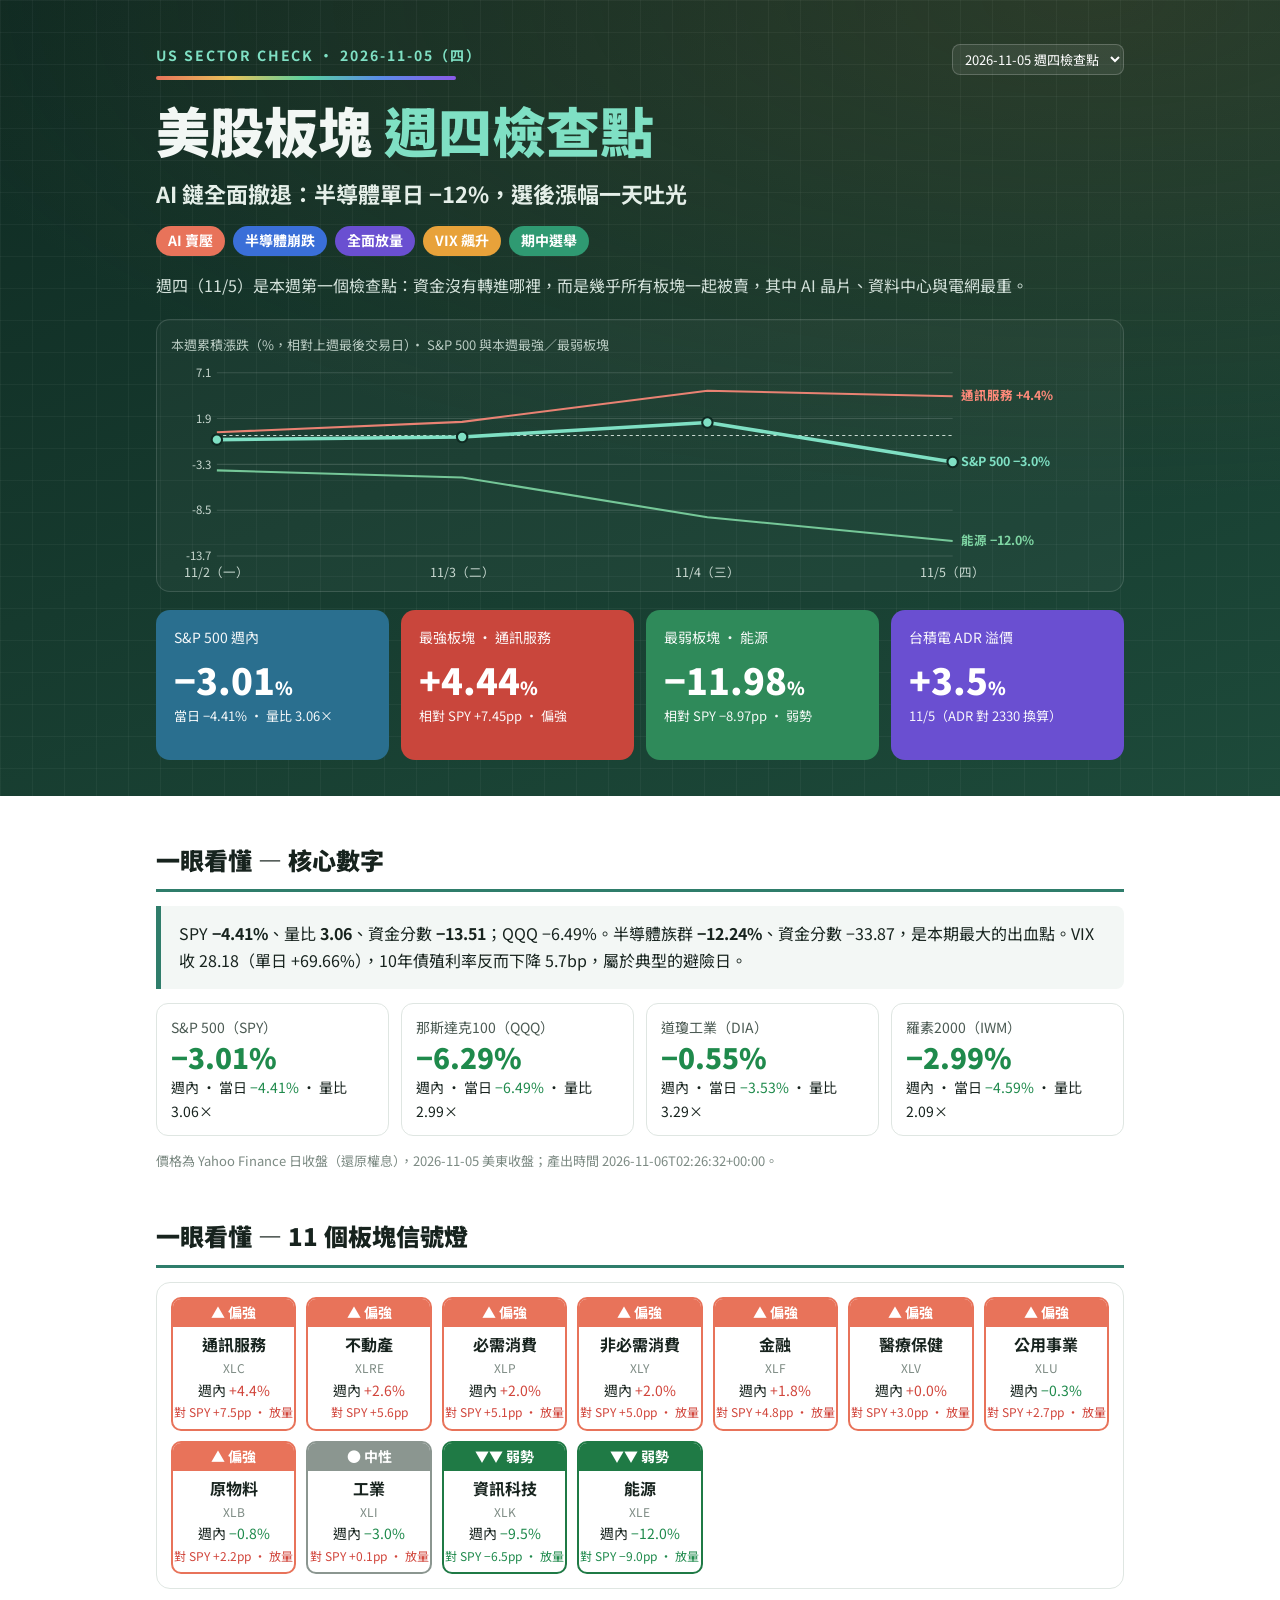
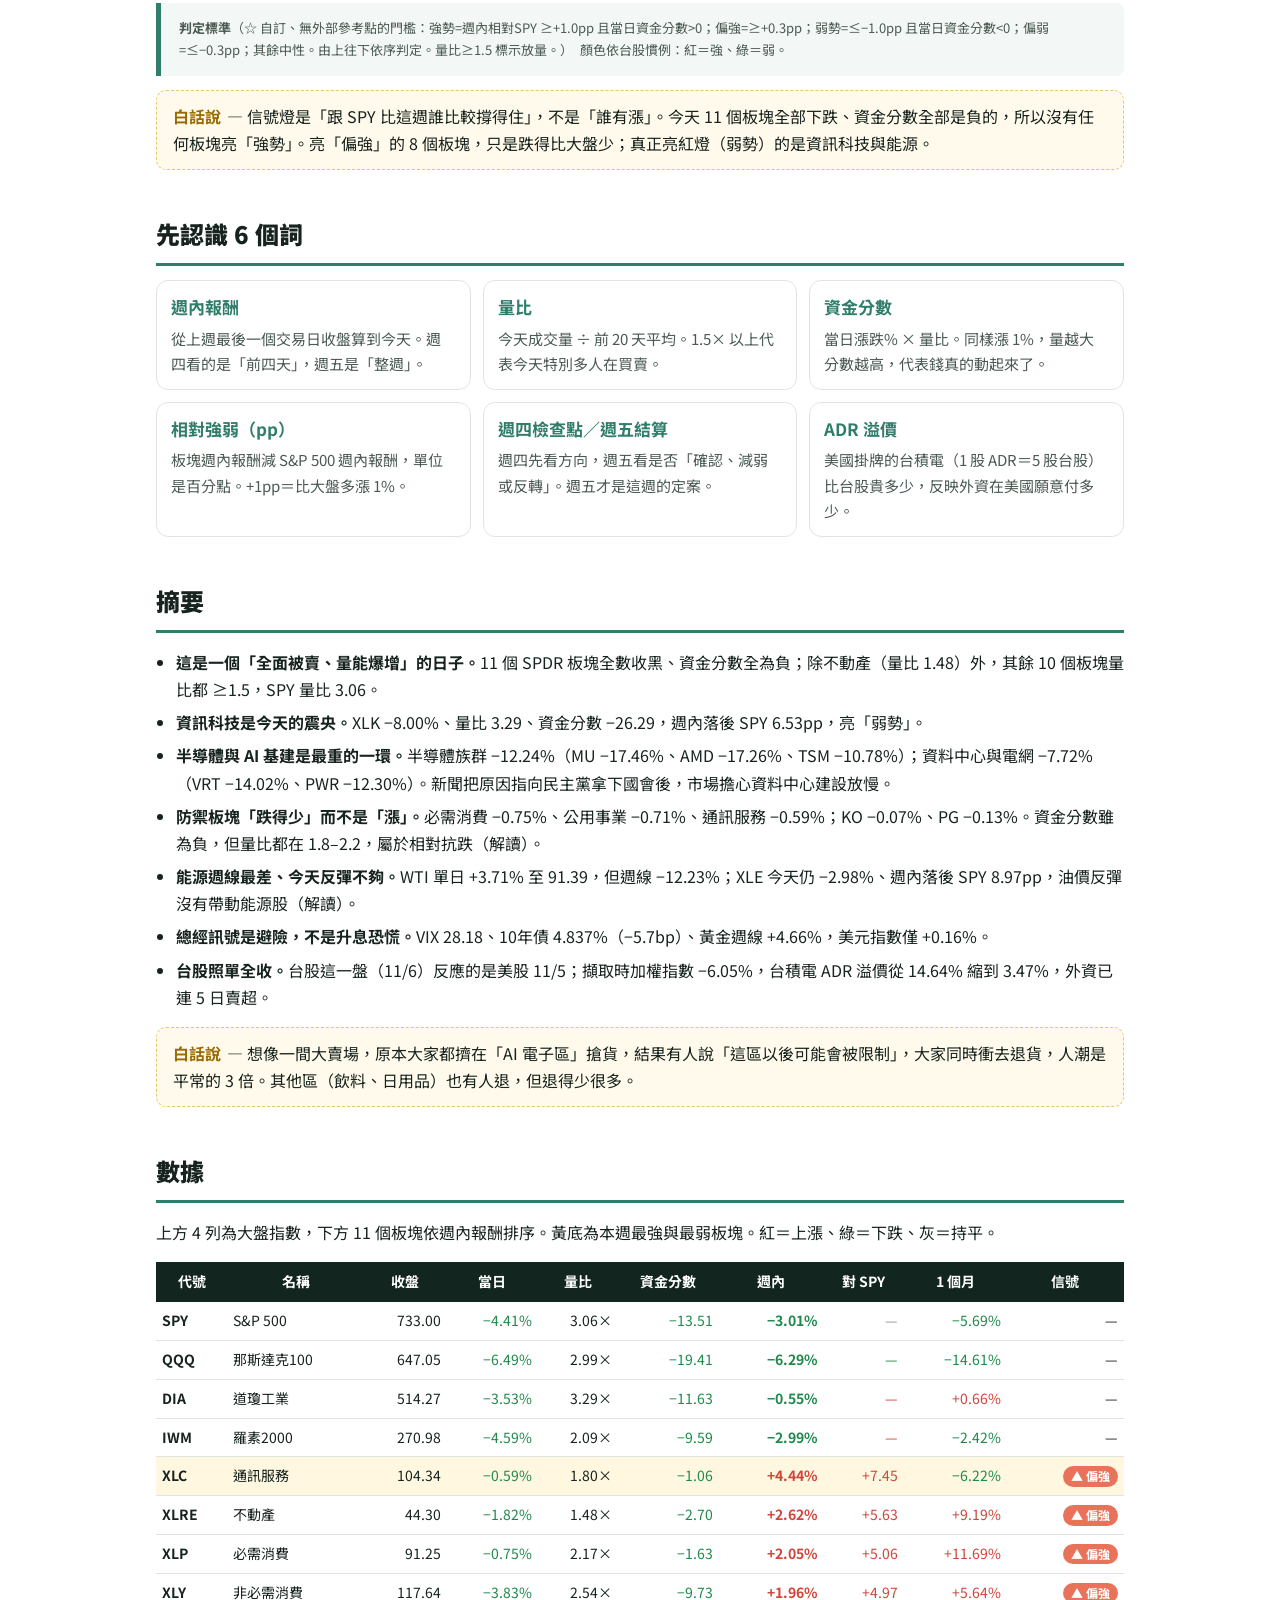
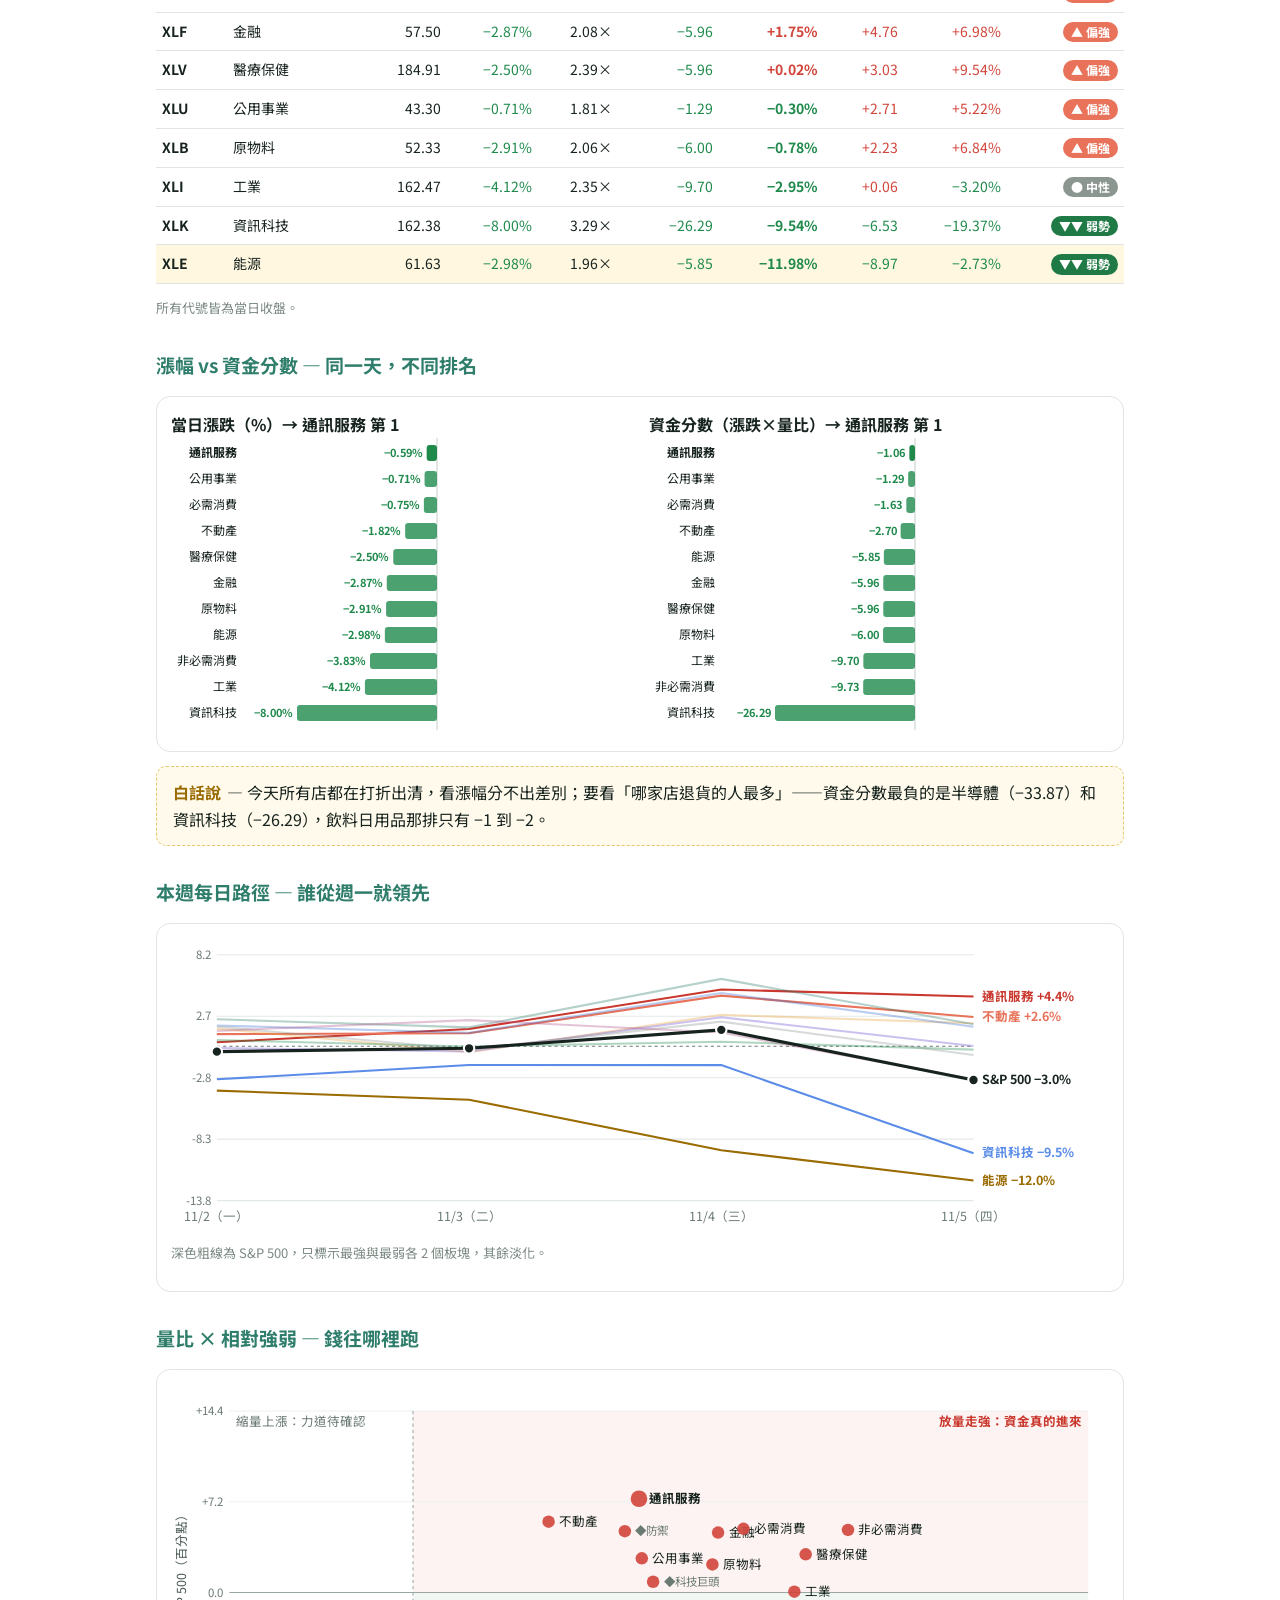
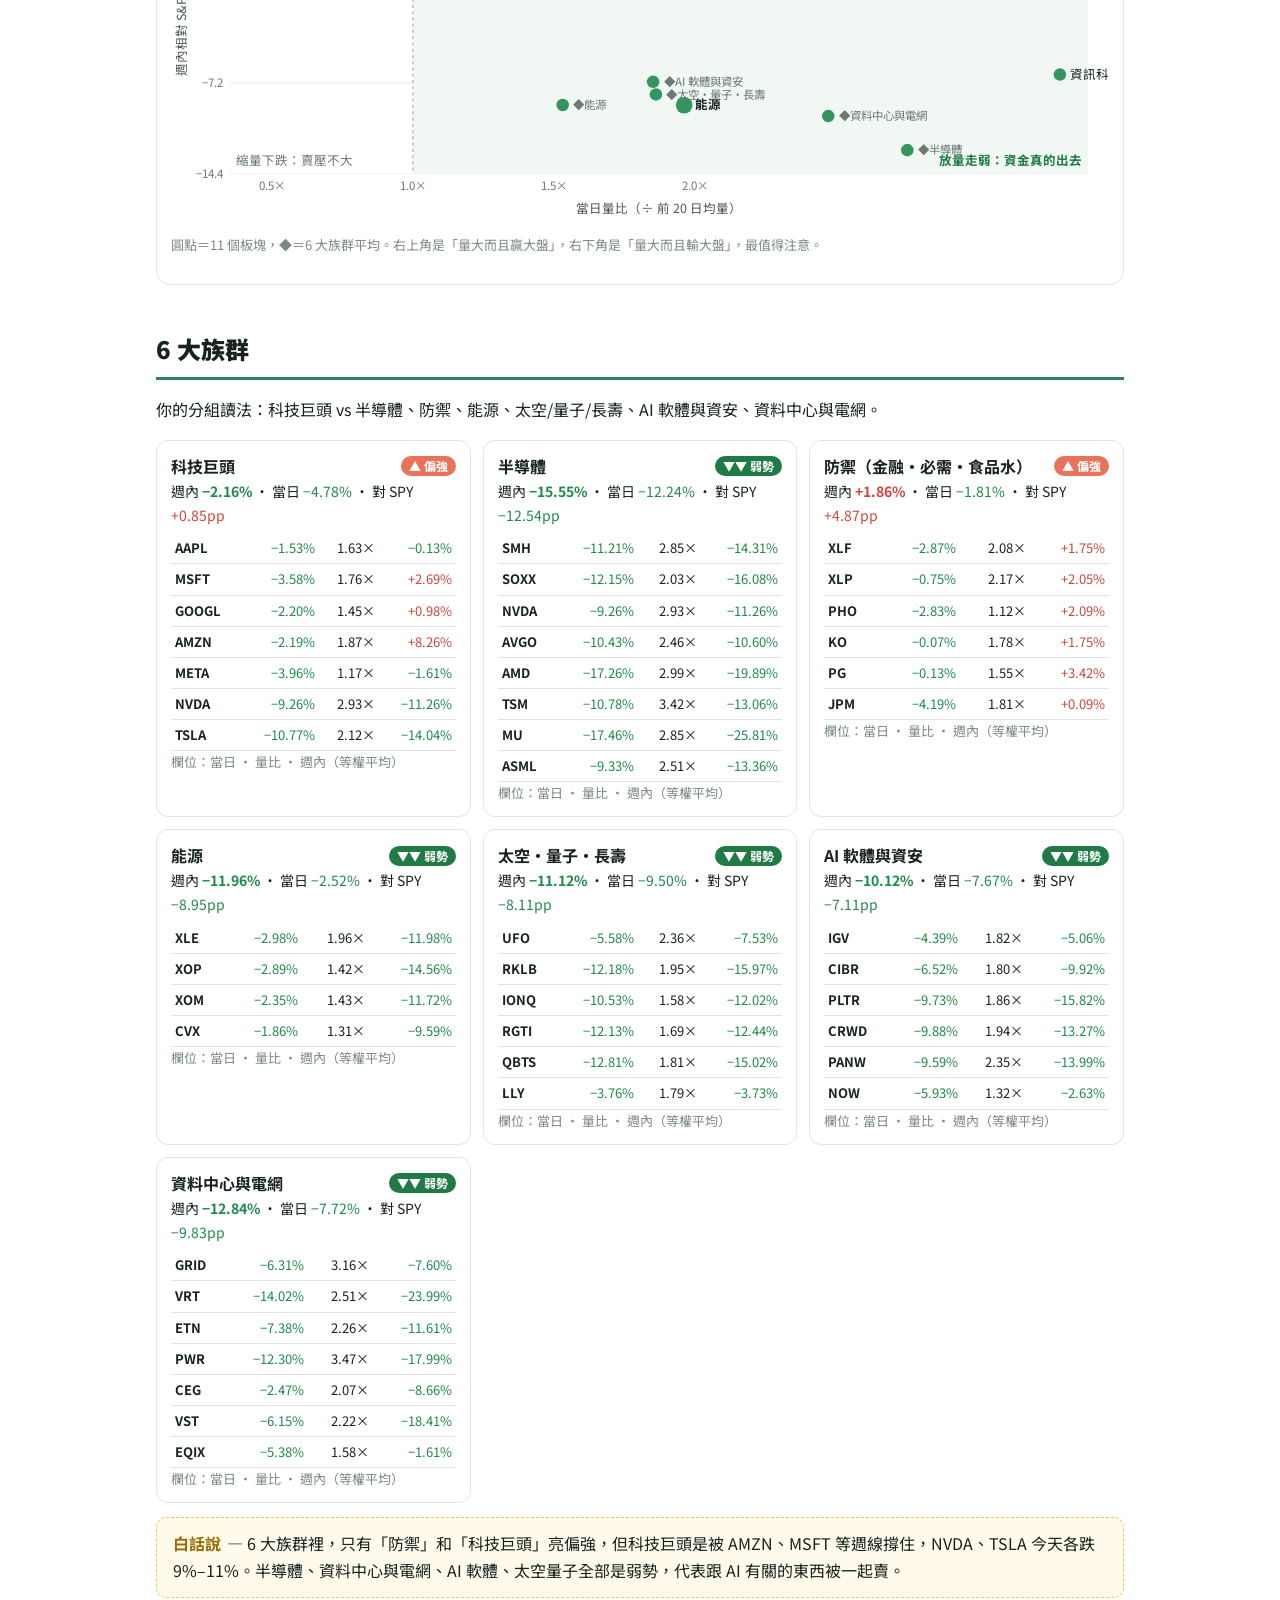
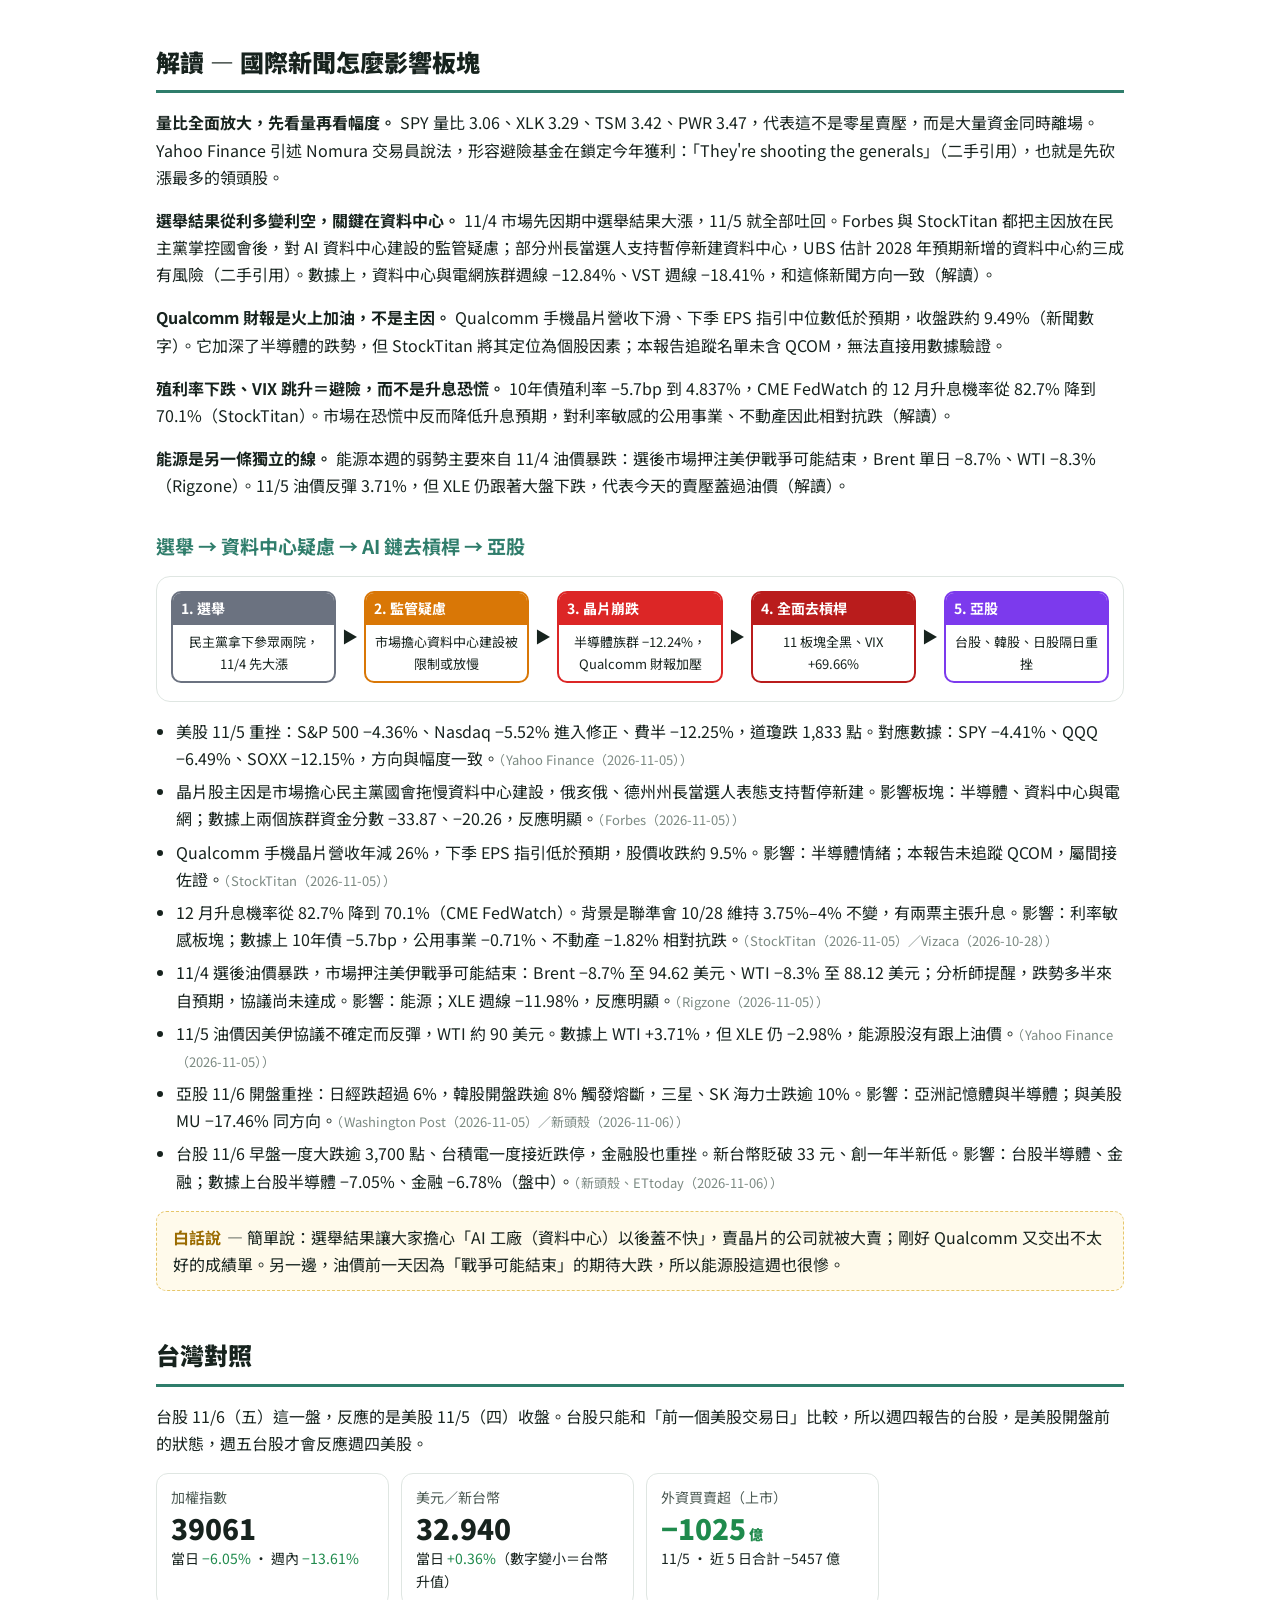
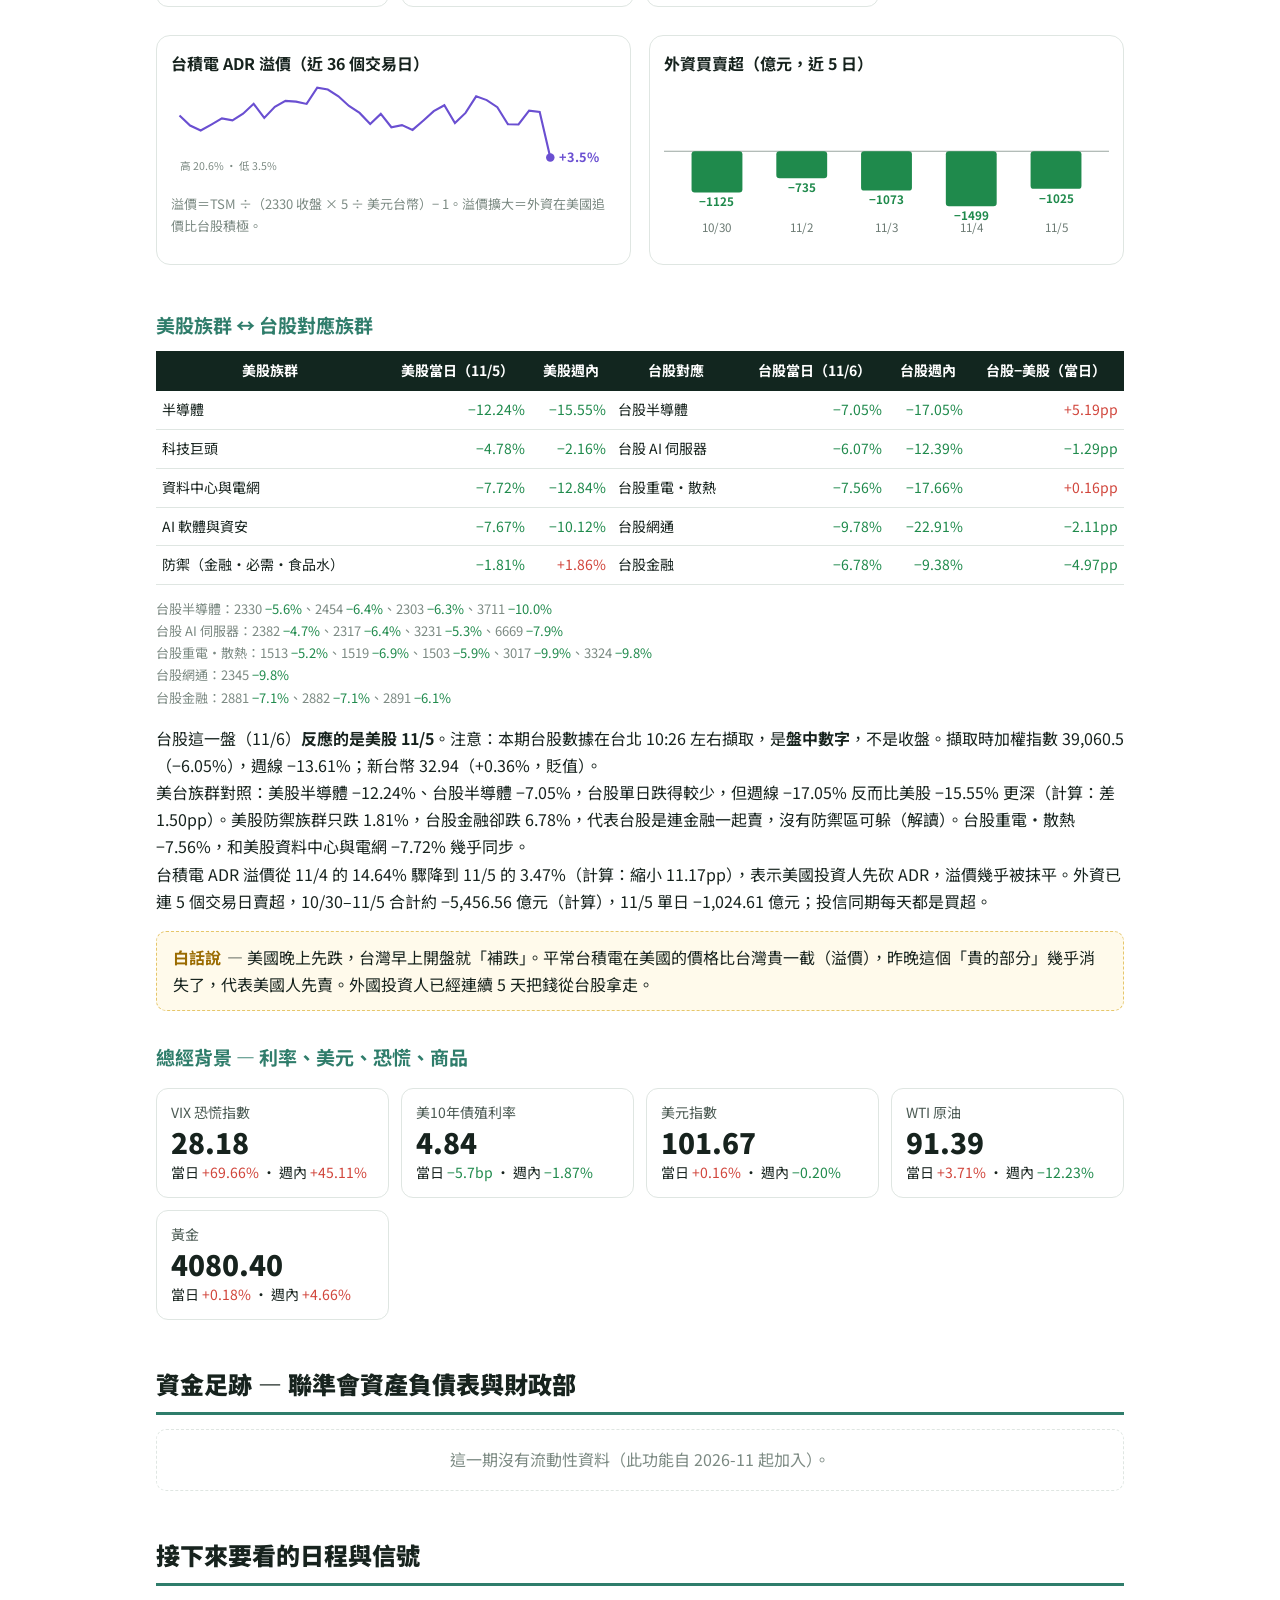
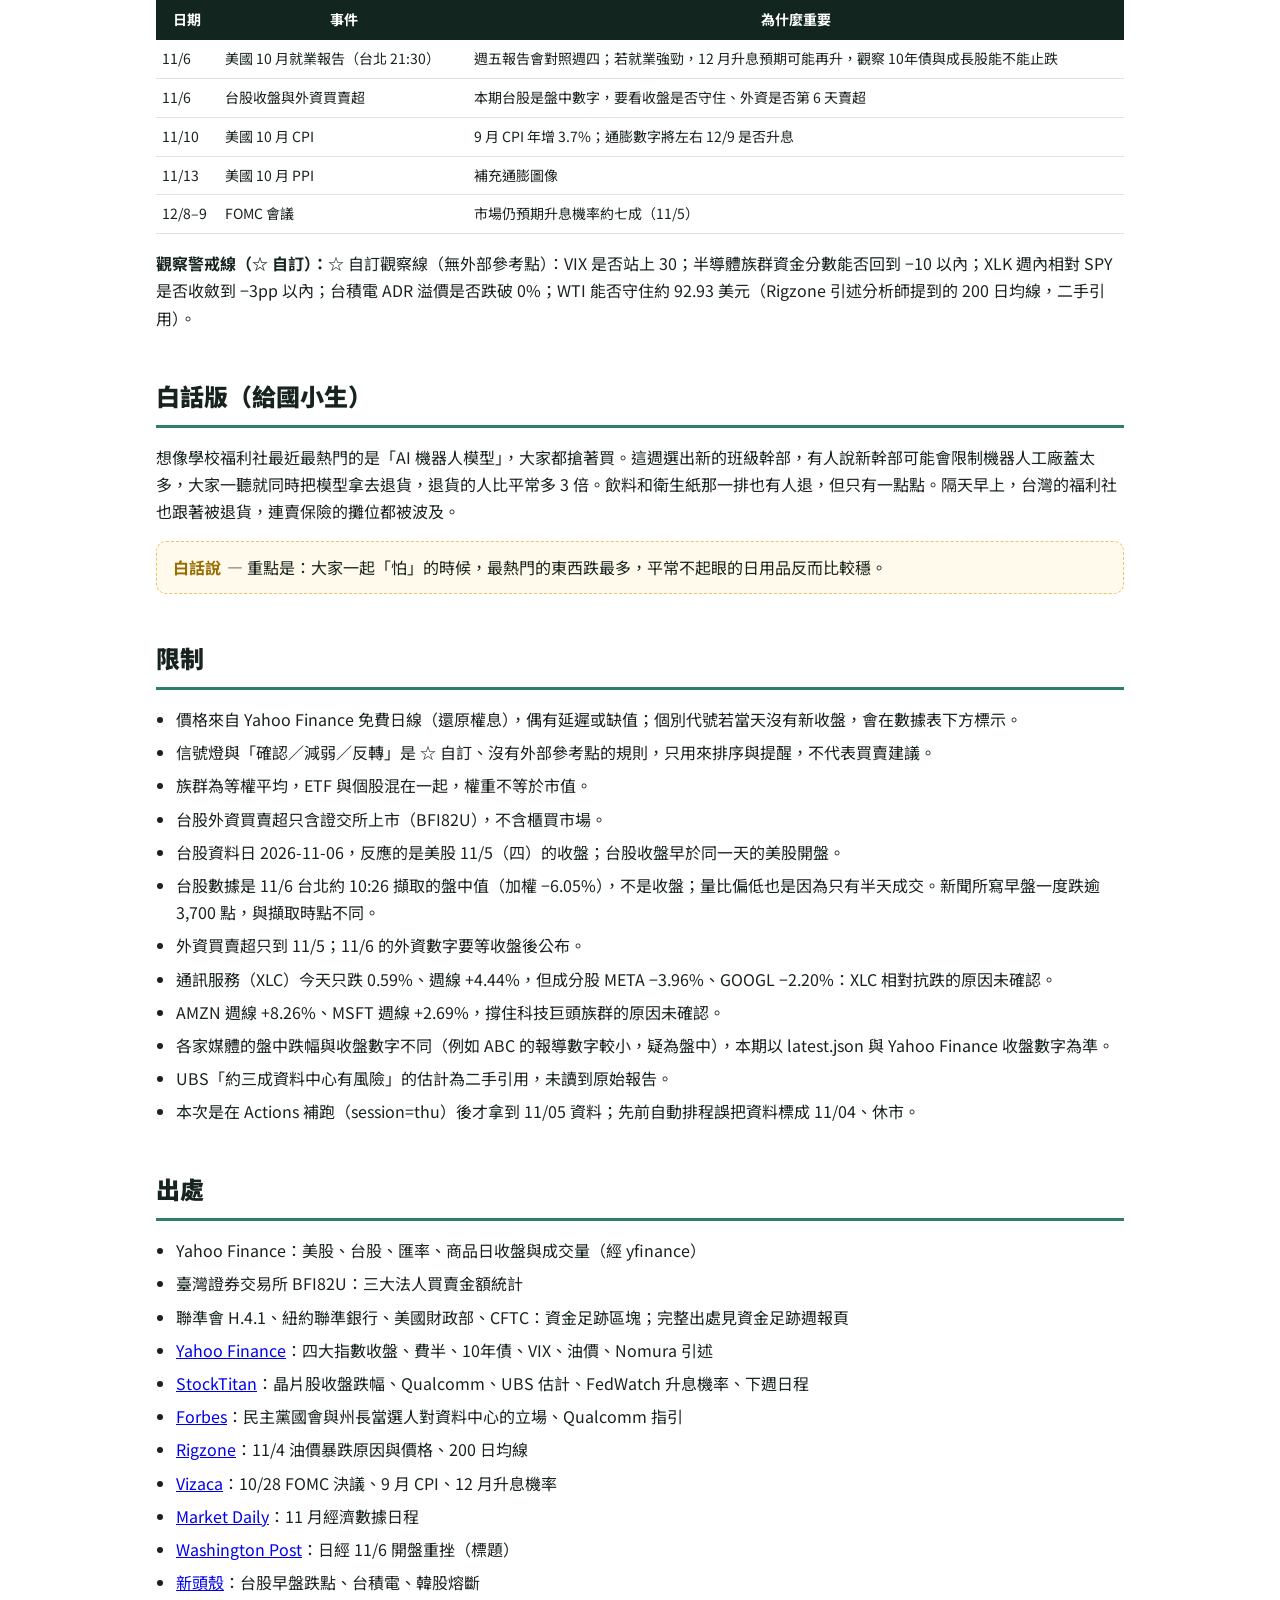
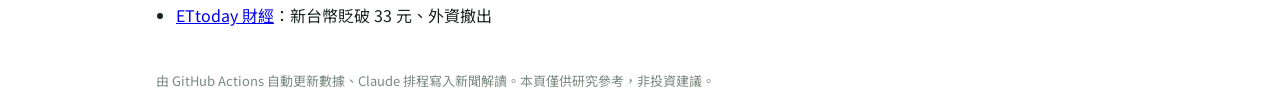
==== commit 80c30556: "資金足跡：H.4.1、資金市場、財政部 QRA、標售、CFTC、主要交易商整合進週報 - scripts/liquidity.py、liqcalc.py：H.4.1 網頁解析（含一年歷史快取）、瀑布圖" ====
--- a/docs/index.html
+++ b/docs/index.html
@@ -366,6 +366,9 @@
   const mc = us.macro.map(m => `<div class="card"><div class="k">${esc(m.name)}</div><div class="v num">${f(m.value)}</div><div class="d">${m.day_bp !== undefined ? `當日 <span class="${cls(m.day_bp)}">${sg(m.day_bp,1,"bp")}</span>` : `當日 <span class="${cls(m.day_pct)}">${sg(m.day_pct)}</span>`} · 週內 <span class="${cls(m.wtd_pct)}">${sg(m.wtd_pct)}</span></div></div>`).join("");
   h += `<h3>總經背景 — 利率、美元、恐慌、商品</h3><div class="cards">${mc}</div>`;
 
+  // 資金足跡（聯準會 H.4.1、資金市場、財政部）
+  h += sec("資金足跡 — 聯準會資產負債表與財政部", renderLiq(D, C0));
+
   // 接下來
   if (C0.watch && C0.watch.length){
     h += sec("接下來要看的日程與信號", `<div class="tablewrap"><table><tr><th>日期</th><th>事件</th><th>為什麼重要</th></tr>${C0.watch.map(w => `<tr><td class="l" style="white-space:nowrap">${esc(w.date)}</td><td class="l">${rich(w.what)}</td><td class="l">${rich(w.why)}</td></tr>`).join("")}</table></div>${C0.thresholds ? `<p><b>觀察警戒線（☆ 自訂）：</b>${rich(C0.thresholds)}</p>` : ""}`);
@@ -387,11 +390,40 @@
   const src = [
     {name: "Yahoo Finance", note: "美股、台股、匯率、商品日收盤與成交量（經 yfinance）"},
     {name: "臺灣證券交易所 BFI82U", note: "三大法人買賣金額統計"},
+    {name: "聯準會 H.4.1、紐約聯準銀行、美國財政部、CFTC", note: "資金足跡區塊；完整出處見資金足跡週報頁"},
     ...(C0.sources || [])
   ];
   h += sec("出處", `<ul class="bul">${src.map(s => `<li>${s.url ? `<a href="${esc(s.url)}" target="_blank" rel="noopener">${esc(s.name)}</a>` : esc(s.name)}${s.note ? `：${rich(s.note)}` : ""}</li>`).join("")}</ul>`);
   h += `<footer>由 GitHub Actions 自動更新數據、Claude 排程寫入新聞解讀。本頁僅供研究參考，非投資建議。</footer>`;
   $("#main").innerHTML = h;
+}
+
+function renderLiq(D, C0){
+  const L = D.liquidity, key = `${D.session_date}-${D.session}`;
+  if (!L) return `<div class="empty">這一期沒有流動性資料（此功能自 2026-11 起加入）。</div>`;
+  const H = L.h41 || {}, card = k => (H.cards || []).find(c => c.key === k) || {};
+  const rate = n => (L.rates || []).find(x => x.name === n) || {};
+  const SC = {"正常":"#2f9a72","注意":"#e8a23a","警告":"#d1453b","方向":"#8b9690"}, SI = {"正常":"●","注意":"▲","警告":"■","方向":"○"};
+  const sp = s => s ? pill(`${SI[s] || ""} ${s === "方向" ? "只記方向" : s}`, SC[s] || "#999") : "";
+  const B = v => nz(v) ? Number(v).toLocaleString("en-US", {maximumFractionDigits: 1, minimumFractionDigits: 1}) : "—";
+  const c = (t, v, u, d, s) => `<div class="card"><div class="k">${t} ${sp(s)}</div><div class="v num">${v}<small style="font-size:.5em">${u}</small></div><div class="d">${d}</div></div>`;
+  const res = card("reserves"), tga = card("tga"), rrp = card("rrp_others"), nl = H.net_liquidity || {}, so = rate("SOFR－IORB（bp）");
+  const hy = rate("高收益債利差"), hs = ((L.market || {}).credit || [])[0] || {};
+  let h = H.error ? `<div class="empty">${esc(H.error)}</div>` : "";
+  h += C0.liquidity_lede ? `<div class="callout">${rich(C0.liquidity_lede)}</div>` : `<p>沿著聯準會 H.4.1（${md(H.week)} 當週）看資金去了哪裡：準備金是銀行體系的「剩餘資金」，TGA 是財政部的金庫，國內逆回購是 MMF 的閒錢緩衝墊。</p>`;
+  h += `<div class="cards">` +
+    c("銀行準備金（週平均）", B(res.avg), " B", `週變化 <span class="${cls(res.chg_wk)}">${sg(res.chg_wk,1,"")}</span> · 一年位置 ${res.pct ?? "—"}%`, res.signal) +
+    c("TGA（週三）", B(tga.wed), " B", `週平均 <span class="${cls(tga.chg_wk)}">${sg(tga.chg_wk,1,"")}</span> · 一年位置 ${tga.pct ?? "—"}%`, tga.signal) +
+    c("國內逆回購（週三）", B(rrp.wed), " B", "緩衝墊；低於 100 B 視為耗盡", rrp.signal) +
+    c("淨流動性（週三）", B(nl.level), " B", `一週 <span class="${cls(nl.chg)}">${sg(nl.chg,1,"")}</span>（計算）`, null) +
+    c("SOFR－IORB", nz(so.value) ? so.value.toFixed(0) : "—", " bp", `一年位置 ${so.pct ?? "—"}%`, so.signal) +
+    (nz(hy.value) ? c("高收益債利差", hy.value.toFixed(2), "%", `一年位置 ${hy.pct ?? "—"}%`, hy.signal)
+                  : c("HYG/SHY", nz(hs.value) ? hs.value.toFixed(4) : "—", "", `一年位置 ${hs.pct ?? "—"}%`, hs.signal)) + `</div>`;
+  if (C0.liquidity_chain && C0.liquidity_chain.length) h += `<div class="panel"><div class="chain">${C0.liquidity_chain.map((s, i) => `${i ? '<div class="arr">▶</div>' : ""}<div class="step" style="border-color:${s.color || "#2f7d6b"}"><div class="h" style="background:${s.color || "#2f7d6b"}">${esc(s.title)}</div><div class="b">${rich(s.detail)}</div></div>`).join("")}</div></div>`;
+  if (C0.qra_note) h += `<p><b>財政部 QRA：</b>${rich(C0.qra_note)}</p>`;
+  h += plainBox(C0.plain_liquidity);
+  h += `<p><a href="liquidity.html?r=${esc(key)}"><b>→ 打開完整「資金足跡週報」</b></a>：H.4.1 五步驟、準備金瀑布圖、四週趨勢、TGA 情境、利率階梯、信用與金融情勢、公債標售、MMF、CFTC、QRA、預測答案表。</p>`;
+  return h;
 }
 
 function renderTW(D, tw, C0){
